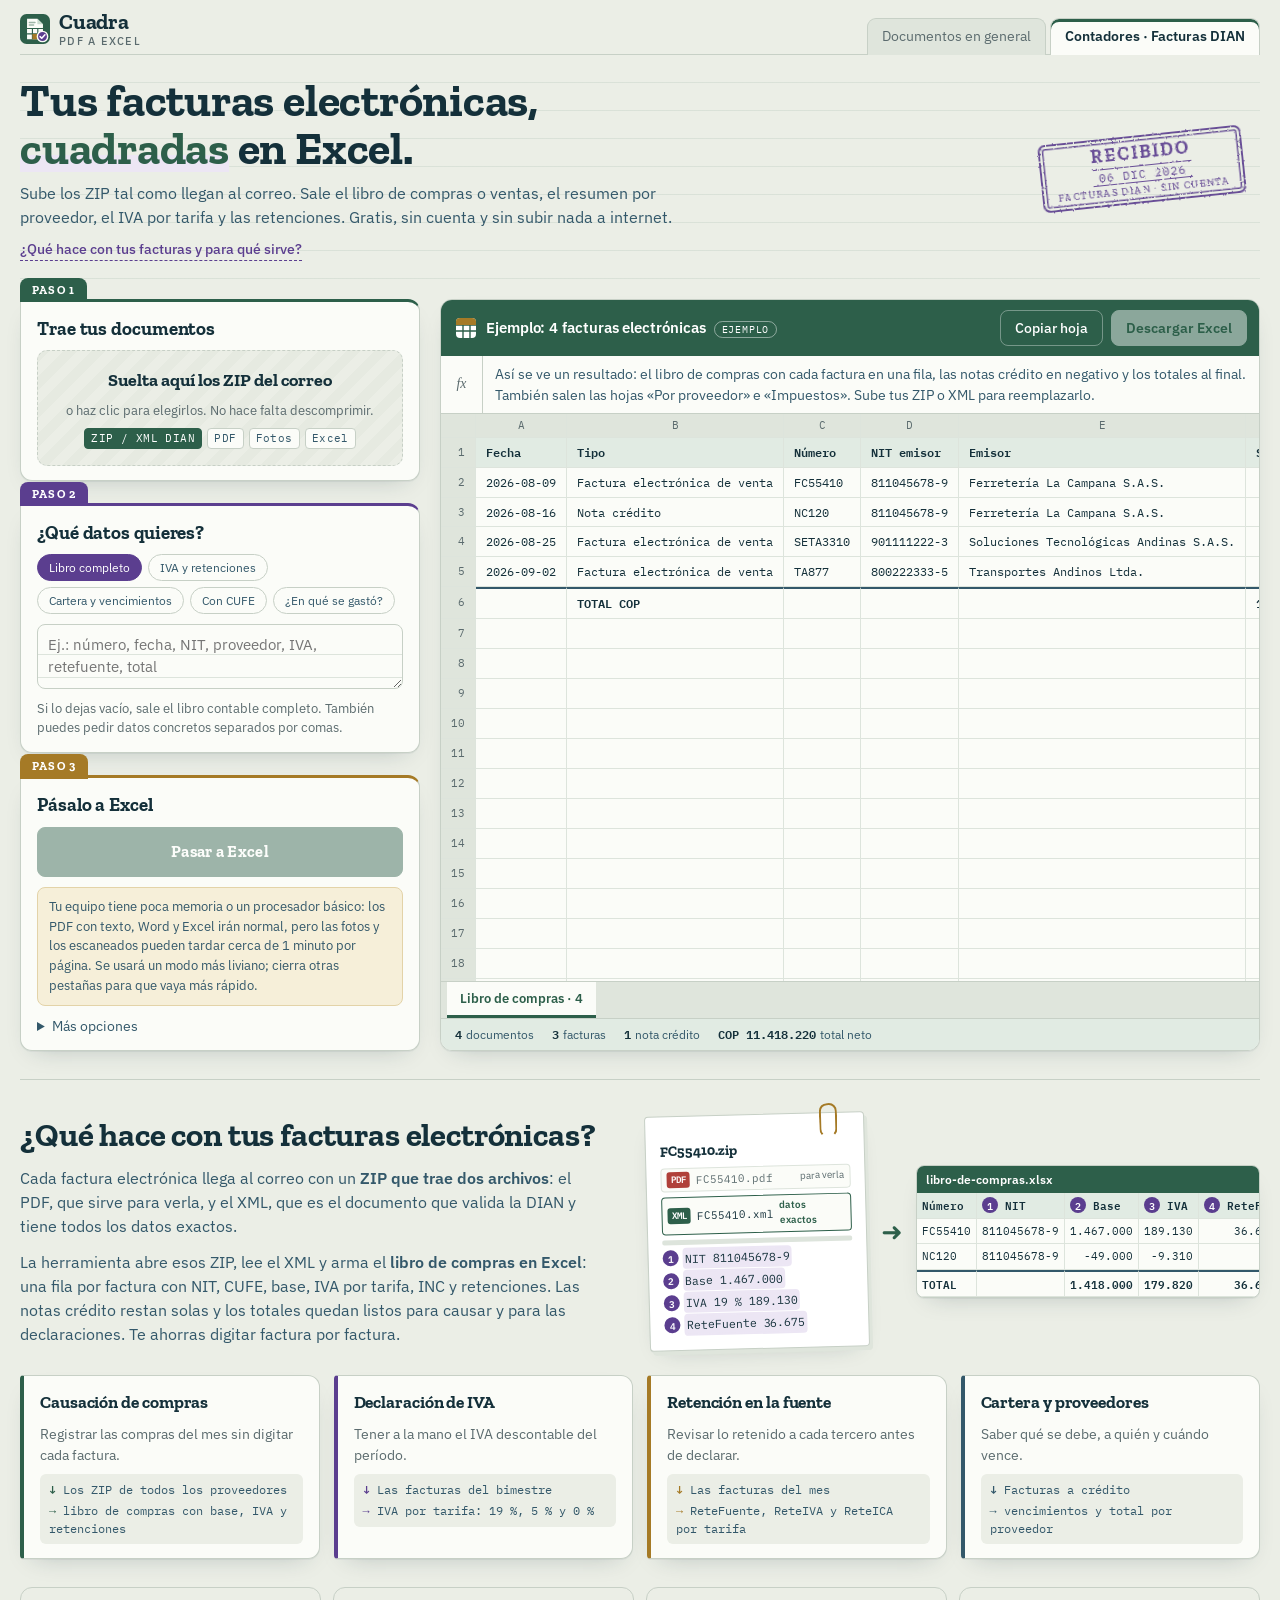
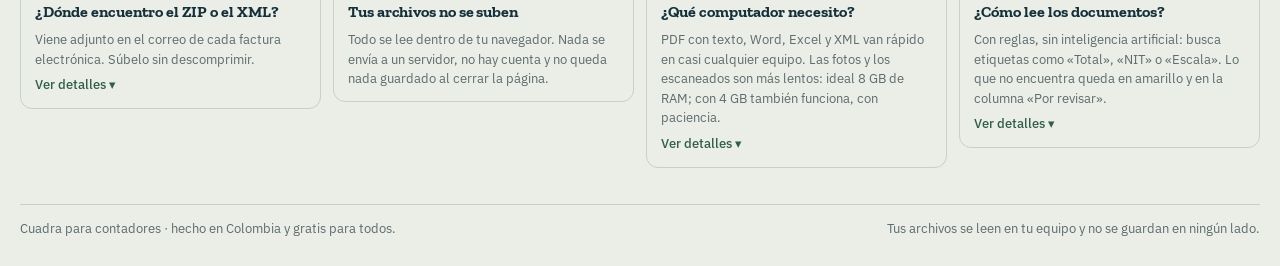
==== contadores/index.html @ e531a7d4 "Marca «Cuadra»: nombre, logo, ícono de pestaña e imagen para compartir - Nombre Cuadra (cuadrar cuen" ====
<!DOCTYPE html>
<html lang="es">
<head>
<meta charset="utf-8">
<meta name="viewport" content="width=device-width, initial-scale=1">
<title>Cuadra para contadores · facturas DIAN a Excel</title>
<meta name="description" content="Para contadores: sube los ZIP o XML de las facturas electrónicas DIAN (y también PDF o fotos) y obtén el libro de compras o ventas, resumen por proveedor, IVA por tarifa y retenciones en Excel. Gratis, sin cuenta y sin subir tus archivos.">
<meta name="theme-color" content="#2d5f4a">
<link rel="icon" href="../pdf-a-excel/marca/icono.svg" type="image/svg+xml">
<link rel="icon" href="../pdf-a-excel/marca/icono-32.png" sizes="32x32" type="image/png">
<link rel="apple-touch-icon" href="../pdf-a-excel/marca/icono-180.png">
<meta property="og:type" content="website">
<meta property="og:site_name" content="Cuadra">
<meta property="og:title" content="Cuadra para contadores · facturas DIAN a Excel">
<meta property="og:description" content="Para contadores: sube los ZIP o XML de las facturas electrónicas DIAN (y también PDF o fotos) y obtén el libro de compras o ventas, resumen por proveedor, IVA por tarifa y retenciones en Excel. Gratis, sin cuenta y sin subir tus archivos.">
<meta property="og:image" content="https://moav1927.github.io/pdf-a-excel/marca/compartir.png">
<meta property="og:url" content="https://moav1927.github.io/contadores/">
<meta name="twitter:card" content="summary_large_image">
<!--
  ============================================================
  CUADRA (PDF a Excel) — funciona 100 % en el navegador
  ------------------------------------------------------------
  - No usa servidores, IA externa ni cuentas: los archivos nunca salen del equipo.
  - Todo va incluido en /pdf-a-excel/lib (sin CDNs ni fuentes externas):
      pdf.js 3.11.174 (leer PDF), SheetJS 0.18.5 (crear .xlsx),
      tesseract.js 5.1.1 + idioma español (OCR para escaneados),
      mammoth 1.8.0 (Word), fflate 0.8.2 (ZIP de facturas electrónicas),
      fuentes Zilla Slab e IBM Plex (licencia OFL, en lib/fuentes).
  - El motor está en /pdf-a-excel/motor.js y los estilos en /pdf-a-excel/estilo.css
    (los comparten las dos páginas). Estas páginas se generan desde una plantilla.
  - Clasificación y extracción por reglas: ver TIPOS, CAMPOS y ROTULO en motor.js.
  ============================================================
-->
<link rel="preload" href="../pdf-a-excel/lib/fuentes/zilla-slab-latin-700-normal.woff2" as="font" type="font/woff2" crossorigin>
<link rel="stylesheet" href="../pdf-a-excel/estilo.css?v=17">
</head>
<body data-modo="contadores">
<svg width="0" height="0" style="position:absolute" aria-hidden="true"><filter id="tinta"><feTurbulence type="fractalNoise" baseFrequency=".85" numOctaves="2" seed="7" result="r"/><feDisplacementMap in="SourceGraphic" in2="r" scale="2.4"/></filter></svg>
<div class="envoltura">
  <div class="barra">
    <a class="marca" href="../pdf-a-excel/" aria-label="Cuadra, inicio"><svg width="30" height="30" viewBox="0 0 64 64" aria-hidden="true"> <rect width="64" height="64" rx="14" fill="#2d5f4a"/> <path d="M15 10h22l12 12v32H15z" fill="#fbfcf8"/> <path d="M37 10v12h12z" fill="#c9dccf"/> <path d="M20 18h12M20 23.5h9" stroke="#9db5a7" stroke-width="3" stroke-linecap="round"/> <path d="M15 31h34M15 42.5h34M26.5 31v23M38 31v23" stroke="#2d5f4a" stroke-width="2.4"/> <rect x="26.5" y="42.5" width="11.5" height="11.5" fill="#a57a26"/> <circle cx="48" cy="48" r="11" fill="#5b3e8f" stroke="#fbfcf8" stroke-width="3"/> <path d="M42.8 48.3l3.6 3.6 6.8-7.4" fill="none" stroke="#fff" stroke-width="3.2" stroke-linecap="round" stroke-linejoin="round"/> </svg><span>Cuadra<small>PDF a Excel</small></span></a>
    <nav class="secciones" aria-label="Secciones"><a href="../pdf-a-excel/">Documentos en general</a><a href="../contadores/" aria-current="page">Contadores · Facturas DIAN</a></nav>
  </div>
  <header>
    <div class="texto">
      <h1>Tus facturas electrónicas, <em>cuadradas</em> en Excel.</h1>
      <p>Sube los ZIP tal como llegan al correo. Sale el libro de compras o ventas, el resumen por proveedor, el IVA por tarifa y las retenciones. Gratis, sin cuenta y sin subir nada a internet.</p>
      <a class="que-es" href="#que-es">¿Qué hace con tus facturas y para qué sirve?</a>
    </div>
    <div class="sello" aria-label="Recibido: facturas DIAN · sin cuenta"><b>Recibido</b><span class="fecha-sello">&nbsp;</span><small>facturas DIAN · sin cuenta</small></div>
  </header>

  <main class="mesa">
    <div class="pasos">
      <section class="paso" aria-labelledby="p1">
        <span class="pestana" aria-hidden="true">Paso 1</span>
        <h2 id="p1">Trae tus documentos</h2>
        <label class="soltar" id="zona" for="entrada">
          <b>Suelta aquí los ZIP del correo</b>
          <span class="sub">o haz clic para elegirlos. No hace falta descomprimir.</span>
          <span class="formatos"><span class="dest">ZIP / XML DIAN</span><span>PDF</span><span>Fotos</span><span>Excel</span></span>
          <input type="file" id="entrada" accept="application/pdf,.pdf,.zip,.xml,.xlsx,.xlsm,.xls,.ods,.csv,.docx,image/*,.png,.jpg,.jpeg,.webp,.bmp,.gif" multiple hidden>
        </label>
        <ul class="archivos" id="archivos" aria-label="Archivos cargados"></ul>
        <button class="enlace" id="limpiar" hidden>Quitar todos los archivos</button>
      </section>

      <section class="paso" aria-labelledby="p2">
        <span class="pestana" aria-hidden="true">Paso 2</span>
        <h2 id="p2">¿Qué datos quieres?</h2>
        <div class="presets" id="presets" aria-label="Sugerencias">
          <button type="button" data-v="" aria-pressed="true">Libro completo</button>
          <button type="button" data-v="número, fecha, NIT, proveedor, subtotal, IVA, INC, retefuente, reteiva, reteica, total" aria-pressed="false">IVA y retenciones</button>
          <button type="button" data-v="número, fecha, NIT, proveedor, total, forma de pago, fecha de vencimiento" aria-pressed="false">Cartera y vencimientos</button>
          <button type="button" data-v="número, fecha, NIT, proveedor, total, CUFE" aria-pressed="false">Con CUFE</button>
          <button type="button" data-v="número, proveedor, concepto, categoría, total" aria-pressed="false">¿En qué se gastó?</button>
        </div>
        <textarea id="pedido" aria-labelledby="p2" aria-describedby="ayudaPedido" placeholder="Ej.: número, fecha, NIT, proveedor, IVA, retefuente, total"></textarea>
        <p class="campo-ayuda" id="ayudaPedido">Si lo dejas vacío, sale el libro contable completo. También puedes pedir datos concretos separados por comas.</p>
      </section>

      <section class="paso" aria-labelledby="p3">
        <span class="pestana" aria-hidden="true">Paso 3</span>
        <h2 id="p3">Pásalo a Excel</h2>
        <div class="botones">
          <button class="btn grande" id="convertir" disabled>Pasar a Excel</button>
          <button class="btn sec" id="detener" hidden>Detener</button>
        </div>
        <progress id="progreso" max="1" value="0" hidden></progress>
        <div class="estado" id="estado" role="status" aria-live="polite"></div>
        <p class="aviso-equipo" id="avisoEquipo" hidden>Tu equipo tiene poca memoria o un procesador básico: los PDF con texto, Word y Excel irán normal, pero las fotos y los escaneados pueden tardar cerca de 1 minuto por página. Se usará un modo más liviano; cierra otras pestañas para que vaya más rápido.</p>
        <details class="opciones">
          <summary>Más opciones</summary>
          <label class="opcion" for="conItems"><input type="checkbox" id="conItems" checked>
            <span>Incluir las tablas de los documentos (ítems de facturas y tablas de informes).</span></label>
          <label class="opcion" for="conTexto"><input type="checkbox" id="conTexto">
            <span>Incluir una hoja con todo el texto, línea por línea.</span></label>
          <label class="opcion" for="forzarOcr"><input type="checkbox" id="forzarOcr">
            <span>Leer todo como escaneado (OCR). Es lento: úsalo solo si el texto sale mal.</span></label>
        </details>
      </section>
    </div>

    <section class="libro" aria-label="Vista previa del Excel">
      <div class="libro-cab">
        <div class="nombre"><svg width="22" height="22" viewBox="0 0 22 22" aria-hidden="true"><rect x="1" y="1" width="20" height="20" rx="4" fill="#ffffff"/><path d="M1 8h20M1 14h20M8 8v13M15 8v13" stroke="#2d5f4a" stroke-width="1.4"/><rect x="1" y="1" width="20" height="7" rx="4" fill="#a57a26"/><rect x="1" y="5" width="20" height="3" fill="#a57a26"/></svg><h2 id="titulo"></h2></div>
        <div class="botones">
          <button class="btn sec" id="copiar">Copiar hoja</button>
          <button class="btn claro" id="descargar" disabled>Descargar Excel</button>
        </div>
      </div>
      <div class="barra-fx"><span class="fx" aria-hidden="true">fx</span><p class="resumen" id="resumen"></p></div>
      <div class="tabla-caja" id="tablaCaja"></div>
      <div class="pestanas" id="pestanas" role="tablist" aria-label="Hojas"></div>
      <div class="cifras" id="cifras"></div>
      <div class="sello sello-listo" id="selloListo" aria-hidden="true"><b>Cuadrado</b><span class="fecha-sello">&nbsp;</span><small>libro de compras</small></div>
    </section>
  </main>

  <section class="explica" id="que-es" aria-labelledby="t-que-es">
    <div class="explica-a">
      <div class="texto">
        <h2 id="t-que-es">¿Qué hace con tus facturas electrónicas?</h2>
        <p>Cada factura electrónica llega al correo con un <b>ZIP que trae dos archivos</b>: el PDF, que sirve para verla, y el XML, que es el documento que valida la DIAN y tiene todos los datos exactos.</p>
        <p>La herramienta abre esos ZIP, lee el XML y arma el <b>libro de compras en Excel</b>: una fila por factura con NIT, CUFE, base, IVA por tarifa, INC y retenciones. Las notas crédito restan solas y los totales quedan listos para causar y para las declaraciones. Te ahorras digitar factura por factura.</p>
      </div>
      <div class="diagrama" aria-label="Ejemplo: de los ZIP del correo al libro de compras">
        <div class="papel carpeta-zip" aria-hidden="true">
          <span class="enc">FC55410.zip</span>
          <span class="archivo-zip"><span class="ext">PDF</span>FC55410.pdf <i>para verla</i></span>
          <span class="archivo-zip xml"><span class="ext">XML</span>FC55410.xml <i>datos exactos</i></span>
          <span class="raya"></span>
          <span class="marca-dato"><span class="n">1</span><span>NIT 811045678-9</span></span>
          <span class="marca-dato"><span class="n">2</span><span>Base 1.467.000</span></span>
          <span class="marca-dato"><span class="n">3</span><span>IVA 19 % 189.130</span></span>
          <span class="marca-dato"><span class="n">4</span><span>ReteFuente 36.675</span></span>
        </div>
        <span class="flecha" aria-hidden="true">➜</span>
        <div class="mini-excel">
          <div class="top">libro-de-compras.xlsx</div>
          <table>
            <thead><tr><th>Número</th><th><span class="n">1</span> NIT</th><th><span class="n">2</span> Base</th><th><span class="n">3</span> IVA</th><th><span class="n">4</span> ReteFte</th></tr></thead>
            <tbody>
              <tr><td>FC55410</td><td>811045678-9</td><td class="num">1.467.000</td><td class="num">189.130</td><td class="num">36.675</td></tr>
              <tr><td>NC120</td><td>811045678-9</td><td class="num">-49.000</td><td class="num">-9.310</td><td class="num">0</td></tr>
              <tr class="total"><td>TOTAL</td><td></td><td class="num">1.418.000</td><td class="num">179.820</td><td class="num">36.675</td></tr>
            </tbody>
          </table>
        </div>
      </div>
    </div>
    <div class="usos" aria-label="¿Para qué sirve?">
      <article class="uso">
        <h3>Causación de compras</h3>
        <p>Registrar las compras del mes sin digitar cada factura.</p>
        <div class="ej"><span>Los ZIP de todos los proveedores</span><span>libro de compras con base, IVA y retenciones</span></div>
      </article>
      <article class="uso">
        <h3>Declaración de IVA</h3>
        <p>Tener a la mano el IVA descontable del período.</p>
        <div class="ej"><span>Las facturas del bimestre</span><span>IVA por tarifa: 19 %, 5 % y 0 %</span></div>
      </article>
      <article class="uso">
        <h3>Retención en la fuente</h3>
        <p>Revisar lo retenido a cada tercero antes de declarar.</p>
        <div class="ej"><span>Las facturas del mes</span><span>ReteFuente, ReteIVA y ReteICA por tarifa</span></div>
      </article>
      <article class="uso">
        <h3>Cartera y proveedores</h3>
        <p>Saber qué se debe, a quién y cuándo vence.</p>
        <div class="ej"><span>Facturas a crédito</span><span>vencimientos y total por proveedor</span></div>
      </article>
    </div>
  </section>

  <aside class="ayuda" aria-label="Ayuda">
      <details>
        <summary>¿Dónde encuentro el ZIP o el XML?<span class="breve">Viene adjunto en el correo de cada factura electrónica. Súbelo sin descomprimir.</span><span class="mas">Ver detalles</span></summary>
        <p>El <b>.zip</b> trae el PDF y el XML de la factura. Se toma el XML (NIT, CUFE, IVA por tarifa y retenciones exactos) y se descarta el PDF repetido. Con solo el PDF o una foto también sirve, pero conviene revisar esos datos.</p>
      </details>
      <div class="tarjeta">
        <h3>Tus archivos no se suben</h3>
        <p>Todo se lee dentro de tu navegador. Nada se envía a un servidor, no hay cuenta y no queda nada guardado al cerrar la página.</p>
      </div>
      <details>
        <summary>¿Qué computador necesito?<span class="breve">PDF con texto, Word, Excel y XML van rápido en casi cualquier equipo. Las fotos y los escaneados son más lentos: ideal 8 GB de RAM; con 4 GB también funciona, con paciencia.</span><span class="mas">Ver detalles</span></summary>
        <ul>
          <li><b>PDF con texto, Word, Excel y XML:</b> segundos en casi cualquier equipo, incluso con 50 archivos.</li>
          <li><b>Fotos y PDF escaneados (OCR):</b> la parte pesada. Con 8 GB de RAM y 4 núcleos, unos 3 a 10 segundos por página; con 4 GB, de 30 segundos a 1 minuto.</li>
          <li><b>Mínimo:</b> 4 GB de RAM y Chrome, Edge o Firefox actualizados. En celular funciona, pero más lento.</li>
          <li><b>Consejo:</b> cierra otras pestañas y sube los escaneados en grupos de 5 a 10.</li>
        </ul>
      </details>
      <details>
        <summary>¿Cómo lee los documentos?<span class="breve">Con reglas, sin inteligencia artificial: busca etiquetas como «Total», «NIT» o «Escala». Lo que no encuentra queda en amarillo y en la columna «Por revisar».</span><span class="mas">Ver detalles</span></summary>
        <p>Reconoce los formatos habituales en varios idiomas («Total:», «Invoice No.», «NIT», «Escala», «Drawn by»…). Las fotos y escaneados se leen con OCR (reconocimiento de texto en imágenes): la primera vez se descargan unos 6 MB que quedan guardados en el navegador.</p>
      </details>
  </aside>
  <footer class="pie"><span>Cuadra para contadores · hecho en Colombia y gratis para todos.</span><span>Tus archivos se leen en tu equipo y no se guardan en ningún lado.</span></footer>
</div>

<script src="../pdf-a-excel/lib/pdf.min.js"></script>
<script src="../pdf-a-excel/lib/xlsx.full.min.js"></script>
<script src="../pdf-a-excel/lib/tesseract.min.js"></script>
<script src="../pdf-a-excel/motor.js?v=17"></script>
</body>
</html>
---- pdf-a-excel/estilo.css ----
/* PDF a Excel — estilos comunes de /pdf-a-excel/ y /contadores/
   Personalidad: el auxiliar de oficina ordenado que "pasa en limpio" el arrume de papeles.
   Materiales: papel de libro contable, separadores de carpeta AZ, sello fechador de tinta morada. */
@font-face{font-family:"Zilla Slab";font-weight:500;font-display:swap;src:url(lib/fuentes/zilla-slab-latin-500-normal.woff2) format("woff2")}
@font-face{font-family:"Zilla Slab";font-weight:700;font-display:swap;src:url(lib/fuentes/zilla-slab-latin-700-normal.woff2) format("woff2")}
@font-face{font-family:"IBM Plex Sans";font-weight:400;font-display:swap;src:url(lib/fuentes/ibm-plex-sans-latin-400-normal.woff2) format("woff2")}
@font-face{font-family:"IBM Plex Sans";font-weight:500;font-display:swap;src:url(lib/fuentes/ibm-plex-sans-latin-500-normal.woff2) format("woff2")}
@font-face{font-family:"IBM Plex Sans";font-weight:600;font-display:swap;src:url(lib/fuentes/ibm-plex-sans-latin-600-normal.woff2) format("woff2")}
@font-face{font-family:"IBM Plex Mono";font-weight:400;font-display:swap;src:url(lib/fuentes/ibm-plex-mono-latin-400-normal.woff2) format("woff2")}
@font-face{font-family:"IBM Plex Mono";font-weight:600;font-display:swap;src:url(lib/fuentes/ibm-plex-mono-latin-600-normal.woff2) format("woff2")}

:root{
  --papel:#ebeee6;      /* papel de libro contable */
  --papel-2:#dfe5dc;
  --hoja:#fbfcf8;
  --tinta:#14303a; --tinta-2:#33586a; --gris:#5b6b6e;
  --libro:#2d5f4a; --libro-2:#e1ebe3;   /* verde de libro contable: el Excel */
  --sello:#5b3e8f; --sello-2:#ece6f4;   /* tinta de sello fechador */
  --laton:#a57a26; --laton-2:#f3ead6;   /* gancho de carpeta */
  --linea:#c7d0c6; --rejilla:#dde4dc; --error:#a3402b; --ok:#2d6b43; --aviso:#f6efd9;
  --titulo:"Zilla Slab",Rockwell,"Roboto Slab",Georgia,serif;
  --texto:"IBM Plex Sans",system-ui,sans-serif;
  --dato:"IBM Plex Mono",ui-monospace,Consolas,monospace;
  --radio:12px; --sombra:0 1px 0 rgba(20,48,58,.05),0 10px 24px -14px rgba(20,48,58,.28);
}
*{box-sizing:border-box}
@media (prefers-reduced-motion:reduce){*,*::before,*::after{transition-duration:.01ms!important;animation-duration:.01ms!important;animation-iteration-count:1!important}}
html{scroll-behavior:smooth}
body{margin:0;background:var(--papel);color:var(--tinta);font-family:var(--texto);font-size:15px;line-height:1.5;-webkit-font-smoothing:antialiased}
h1,h2,h3{font-family:var(--titulo);font-weight:700;margin:0;text-wrap:balance;letter-spacing:-.005em}
button,input,textarea{font:inherit;color:inherit}
a{color:var(--libro)}
:focus-visible{outline:2px solid var(--sello);outline-offset:2px}
.envoltura{max-width:1480px;margin:0 auto;padding:0 20px}
@media (max-width:600px){.envoltura{padding:0 16px}}

/* ---------- Sello fechador (la firma visual del sitio) ---------- */
.sello{display:inline-grid;justify-items:center;gap:1px;color:var(--sello);border:2.5px solid currentColor;border-radius:7px;padding:6px 14px 5px;
  box-shadow:inset 0 0 0 2px var(--papel),inset 0 0 0 3.5px currentColor;font-family:var(--titulo);text-transform:uppercase;letter-spacing:.12em;line-height:1.05;
  transform:rotate(-6deg);filter:url(#tinta);opacity:.9;user-select:none}
.sello b{font-size:1.15rem;font-weight:700}
.sello .fecha-sello{font-family:var(--dato);font-size:.78rem;letter-spacing:.08em;border-block:1.5px solid currentColor;padding:1px 6px;margin:2px 0}
.sello small{font-size:.62rem;font-weight:500;letter-spacing:.14em}

/* ---------- Barra superior ---------- */
.barra{display:flex;flex-wrap:wrap;align-items:flex-end;gap:6px 24px;border-bottom:1px solid var(--linea);padding-top:12px}
.marca{display:flex;align-items:center;gap:9px;font-family:var(--titulo);font-weight:700;font-size:1.35rem;line-height:1;padding-bottom:8px;color:var(--tinta);text-decoration:none;letter-spacing:-.01em}
.marca span{display:grid;gap:2px}
.marca small{font-family:var(--texto);font-weight:500;font-size:.66rem;letter-spacing:.12em;text-transform:uppercase;color:var(--gris)}
.marca svg{flex:none}
.secciones{display:flex;gap:4px;margin-left:auto}
.secciones a{padding:7px 14px 8px;border:1px solid var(--linea);border-bottom:0;border-radius:9px 9px 0 0;color:var(--gris);text-decoration:none;font-size:.88rem;margin-bottom:-1px;white-space:nowrap;background:var(--papel-2)}
.secciones a:hover{color:var(--tinta)}
.secciones a[aria-current="page"]{background:var(--hoja);color:var(--tinta);font-weight:600;box-shadow:inset 0 3px 0 var(--libro)}
@media (max-width:600px){.secciones{margin-left:0;width:100%}.secciones a{flex:1;text-align:center;padding:8px 6px;font-size:.82rem}}

/* ---------- Encabezado: papel rayado de libro contable y el sello ---------- */
header{display:grid;grid-template-columns:minmax(0,1fr) auto;align-items:center;gap:12px 40px;padding-block:22px 18px;
  background:repeating-linear-gradient(to bottom,transparent 0 27px,rgba(45,95,74,.09) 27px 28px)}
header .texto{max-width:780px;display:grid;gap:8px}
h1{font-size:clamp(1.9rem,3.6vw,2.9rem);line-height:1.04}
h1 em{font-style:normal;color:var(--libro);background:linear-gradient(transparent 62%,var(--sello-2) 62% 92%,transparent 92%)}
header p{margin:0;color:var(--tinta-2);font-size:1.02rem;max-width:66ch}
.que-es{justify-self:start;font-size:.9rem;font-weight:500;color:var(--sello);text-decoration:none;border-bottom:1.5px dashed currentColor}
.que-es:hover{border-bottom-style:solid}
header .sello{margin-right:16px;font-size:1.12em}
@media (max-width:700px){header{grid-template-columns:1fr}header .sello{justify-self:start;transform:rotate(-4deg) scale(.85);transform-origin:left}}

/* ---------- Mesa de trabajo ---------- */
.mesa{display:grid;grid-template-columns:minmax(0,400px) minmax(0,1fr);gap:20px;align-items:start;padding:8px 0 28px}
@media (max-width:960px){.mesa{grid-template-columns:1fr}}
.pasos{display:grid;gap:22px;padding-top:12px}

/* Cada paso es un separador de carpeta AZ, con su pestaña de color */
.paso{--c:var(--libro);position:relative;background:var(--hoja);border:1px solid var(--linea);border-top:3px solid var(--c);border-radius:0 var(--radio) var(--radio) var(--radio);padding:16px 16px 14px;display:grid;gap:10px;box-shadow:var(--sombra)}
.paso:nth-child(2){--c:var(--sello)} .paso:nth-child(3){--c:var(--laton)}
.paso .pestana{position:absolute;left:-1px;top:-24px;background:var(--c);color:#fff;font-family:var(--titulo);font-weight:700;font-size:.74rem;letter-spacing:.1em;text-transform:uppercase;padding:4px 12px 3px;border-radius:8px 8px 0 0}
.paso h2{font-size:1.18rem;line-height:1.2}
.paso h2 small{font-family:var(--texto);font-weight:400;color:var(--gris);font-size:.8rem;margin-left:6px}

.soltar{border:1.5px dashed var(--linea);border-radius:10px;background:repeating-linear-gradient(-45deg,var(--papel) 0 10px,#e6eae1 10px 20px);padding:16px 14px;display:grid;gap:6px;justify-items:center;text-align:center;cursor:pointer;transition:border-color .15s,transform .15s}
.soltar:hover,.soltar.sobre{border-color:var(--libro);transform:translateY(-1px)}
.soltar.sobre{background:var(--libro-2)}
.soltar b{font-family:var(--titulo);font-weight:700;font-size:1.12rem}
.soltar .sub{color:var(--gris);font-size:.84rem}
.formatos{display:flex;flex-wrap:wrap;justify-content:center;gap:5px;margin-top:2px}
.formatos span{font-family:var(--dato);font-size:.68rem;letter-spacing:.04em;border:1px solid var(--linea);border-radius:4px;padding:1px 6px;background:var(--hoja);color:var(--tinta-2)}
.formatos span.dest{border-color:var(--libro);background:var(--libro);color:#fff}
.archivos{list-style:none;margin:0;padding:0;max-height:200px;overflow:auto;border:1px solid var(--linea);border-radius:8px;background:var(--hoja)}
.archivos:empty{display:none}
.archivos li{display:flex;gap:8px;justify-content:space-between;align-items:center;padding:5px 10px;border-bottom:1px solid var(--rejilla);font-size:.8rem}
.archivos li:last-child{border-bottom:0}
.archivos .nom{font-family:var(--dato);overflow:hidden;text-overflow:ellipsis;white-space:nowrap;min-width:0}
.archivos .est{flex:none;color:var(--gris);font-size:.74rem}
.archivos .est.ok{color:var(--ok)} .archivos .est.error{color:var(--error)}
.archivos button{flex:none;border:0;background:none;color:var(--gris);cursor:pointer;padding:0 2px;font-size:1rem;line-height:1}
.archivos button:hover{color:var(--error)}
.enlace{justify-self:start;border:0;background:none;padding:0;color:var(--gris);font-size:.8rem;text-decoration:underline;cursor:pointer}
.enlace:hover{color:var(--error)}

.campo-ayuda{margin:0;font-size:.82rem;color:var(--gris)}
textarea{background:var(--hoja);border:1px solid var(--linea);border-radius:8px;padding:9px 10px;resize:vertical;min-height:48px;width:100%;
  background-image:repeating-linear-gradient(to bottom,transparent 0 21.5px,var(--rejilla) 21.5px 22.5px);background-attachment:local;background-position:0 8px;line-height:22.5px}
textarea:focus{border-color:var(--sello);outline:none;box-shadow:0 0 0 3px var(--sello-2)}
.presets{display:flex;flex-wrap:wrap;gap:6px}
.presets button{border:1px solid var(--linea);background:var(--hoja);border-radius:99px;padding:3px 11px;font-size:.78rem;cursor:pointer;color:var(--tinta-2);transition:all .12s}
.presets button:hover{border-color:var(--sello);color:var(--sello)}
.presets button[aria-pressed="true"]{background:var(--sello);border-color:var(--sello);color:#fff}

.botones{display:flex;flex-wrap:wrap;gap:8px}
.btn{border:1px solid var(--tinta);background:var(--tinta);color:#fff;border-radius:8px;padding:10px 18px;font-weight:600;cursor:pointer;transition:background .15s,transform .1s}
.btn:hover:not(:disabled){background:var(--tinta-2)}
.btn:active:not(:disabled){transform:translateY(1px)}
.btn.grande{flex:1;padding:12px 18px;font-size:1.02rem;font-family:var(--titulo);font-weight:700;letter-spacing:.02em;background:var(--libro);border-color:var(--libro);box-shadow:0 3px 0 #1f4636}
.btn.grande:hover:not(:disabled){background:#27533f}
.btn.grande:active:not(:disabled){box-shadow:0 1px 0 #1f4636;transform:translateY(2px)}
.btn.sec{background:transparent;color:var(--tinta);border-color:var(--linea);font-weight:500}
.btn.sec:hover:not(:disabled){background:var(--papel-2)}
.btn:disabled{opacity:.45;cursor:not-allowed;box-shadow:none}
details.opciones summary{cursor:pointer;font-size:.86rem;color:var(--tinta-2)}
details.opciones[open] summary{margin-bottom:8px}
.opcion{display:flex;gap:8px;align-items:flex-start;font-size:.84rem;color:var(--tinta-2);margin-top:6px}
.opcion input{margin-top:3px;accent-color:var(--libro)}
.estado{font-size:.88rem;color:var(--gris);min-height:1.4em}
.estado:empty{display:none}
.estado.error{color:var(--error)} .estado.ok{color:var(--ok);font-weight:500}
progress{width:100%;height:6px;accent-color:var(--libro)}
.aviso-equipo{font-size:.82rem;background:var(--aviso);border:1px solid #e3d3a8;border-radius:8px;padding:9px 11px;margin:0;color:var(--tinta-2)}

/* ---------- La ventana del Excel ---------- */
.libro{position:relative;background:var(--hoja);border:1px solid var(--linea);border-radius:var(--radio);overflow:hidden;display:flex;flex-direction:column;min-width:0;box-shadow:var(--sombra);margin-top:12px}
@media (min-width:961px){.mesa{align-items:stretch}.pasos{align-content:start}.libro{contain:size;min-height:460px}}
@media (max-width:960px){.libro{height:75vh;min-height:460px}}
.libro-cab{display:flex;flex-wrap:wrap;gap:8px 12px;align-items:center;justify-content:space-between;padding:10px 12px 10px 14px;background:var(--libro);color:#fff}
.libro-cab .nombre{display:flex;align-items:center;gap:9px;min-width:0}
.libro-cab h2{font-family:var(--texto);font-size:.95rem;font-weight:600;white-space:nowrap;overflow:hidden;text-overflow:ellipsis}
.libro-cab .btn{padding:7px 14px;font-size:.86rem}
.libro-cab .btn.sec{color:#fff;border-color:rgba(255,255,255,.35)}
.libro-cab .btn.sec:hover:not(:disabled){background:rgba(255,255,255,.12)}
.libro-cab .btn.claro{background:#fff;color:var(--libro);border-color:#fff}
.libro-cab .btn.claro:hover:not(:disabled){background:var(--libro-2)}
.chip{font-family:var(--dato);font-size:.64rem;letter-spacing:.08em;text-transform:uppercase;border:1px solid rgba(255,255,255,.45);border-radius:99px;padding:1px 7px;margin-left:8px;vertical-align:middle;font-weight:400}
.barra-fx{display:flex;align-items:stretch;border-bottom:1px solid var(--linea);background:var(--hoja);font-size:.86rem}
.barra-fx .fx{flex:none;display:grid;place-items:center;width:42px;border-right:1px solid var(--linea);font-family:Georgia,serif;font-style:italic;color:var(--gris)}
.barra-fx .resumen{margin:0;padding:8px 12px;color:var(--tinta-2);max-height:6.4em;overflow:auto}
.tabla-caja{flex:1;min-height:0;overflow:auto;background:var(--hoja)}
table{border-collapse:separate;border-spacing:0;font-family:var(--dato);font-size:.78rem;font-variant-numeric:tabular-nums;min-width:100%}
th,td{border-right:1px solid var(--rejilla);border-bottom:1px solid var(--rejilla);padding:5px 10px;text-align:left;white-space:nowrap;max-width:360px;overflow:hidden;text-overflow:ellipsis}
thead th{position:sticky;top:0;z-index:2;background:var(--papel-2);color:var(--gris);font-weight:400;text-align:center;font-size:.7rem;padding:3px 10px}
th.fila{position:sticky;left:0;z-index:1;color:var(--gris);font-weight:400;background:var(--papel-2);text-align:right;width:1%;font-size:.7rem}
thead th.fila{z-index:3}
tr.cab td{font-weight:600;background:var(--libro-2);color:var(--tinta)}
td.num{text-align:right}
td.falta{background:var(--aviso)}
tr.total td{font-weight:600;border-top:2px solid var(--tinta-2)}
tbody tr:not(.cab):not(.relleno):hover td{background:#f4f0e2}
tr.relleno td{height:30px}
.vacio{padding:24px 16px;color:var(--gris);text-align:center}
.pestanas{display:flex;gap:1px;overflow-x:auto;background:var(--papel-2);border-top:1px solid var(--linea);padding:0 6px;flex:none}
.pestanas button{border:0;border-bottom:3px solid transparent;background:transparent;padding:7px 13px;font-size:.8rem;cursor:pointer;white-space:nowrap;color:var(--gris)}
.pestanas button:hover{color:var(--tinta)}
.pestanas button[aria-selected="true"]{color:var(--libro);border-bottom-color:var(--libro);background:var(--hoja);font-weight:600}
.cifras{display:flex;flex-wrap:wrap;gap:4px 18px;padding:6px 14px;background:var(--libro-2);border-top:1px solid var(--linea);font-size:.78rem;color:var(--tinta-2);flex:none}
.cifra b{font-family:var(--dato);font-weight:600;color:var(--tinta);margin-right:4px}
/* El sello "Listo" cae sobre la hoja al terminar */
.sello-listo{position:absolute;right:34px;bottom:84px;z-index:5;pointer-events:none;background:rgba(251,252,248,.55);visibility:hidden}
.sello-listo.ver{visibility:visible;animation:estampar .42s cubic-bezier(.2,1.6,.4,1) both}
@keyframes estampar{from{opacity:0;transform:rotate(-14deg) scale(1.9)}to{opacity:.9;transform:rotate(-8deg) scale(1)}}

/* ---------- ¿Qué es un extractor de información? ---------- */
.explica{border-top:1px solid var(--linea);padding:34px 0 10px;display:grid;gap:26px;scroll-margin-top:12px}
.explica-a{display:grid;grid-template-columns:minmax(0,1fr) minmax(0,1.05fr);gap:28px 44px;align-items:center}
@media (max-width:900px){.explica-a{grid-template-columns:1fr}}
.explica h2{font-size:clamp(1.5rem,2.6vw,2.05rem);line-height:1.1}
.explica p{margin:0;color:var(--tinta-2);font-size:1rem;max-width:62ch}
.explica .texto{display:grid;gap:12px}
/* Diagrama: el papel con los datos marcados y la fila de Excel donde caen */
.diagrama{display:grid;grid-template-columns:minmax(0,.78fr) auto minmax(0,1.22fr);align-items:center;gap:14px}
@media (max-width:560px){.diagrama{grid-template-columns:1fr}.flecha{transform:rotate(90deg);justify-self:center}}
.papel{background:#fff;border:1px solid var(--linea);border-radius:4px;padding:24px 14px 16px;box-shadow:3px 4px 0 var(--papel-2),var(--sombra);transform:rotate(-1.5deg);font-size:.72rem;display:grid;gap:5px;color:var(--gris);position:relative}
.papel::before{content:"";position:absolute;top:-10px;right:26px;width:14px;height:30px;border:2.5px solid var(--laton);border-radius:8px;border-bottom-color:transparent}
.papel .enc{font-family:var(--titulo);font-weight:700;color:var(--tinta);font-size:.9rem}
.papel .raya{height:5px;background:var(--rejilla);border-radius:2px}
.papel .raya.corta{width:60%}
.marca-dato{display:flex;align-items:center;gap:6px;color:var(--tinta)}
.marca-dato span:last-child{background:var(--sello-2);box-shadow:0 0 0 2px var(--sello-2);border-radius:2px;font-family:var(--dato)}
.n{flex:none;display:inline-grid;place-items:center;width:16px;height:16px;border-radius:50%;background:var(--sello);color:#fff;font-size:.6rem;font-family:var(--dato);font-weight:600}
.flecha{color:var(--libro);font-size:1.6rem;line-height:1}
.mini-excel{overflow-x:auto;border:1px solid var(--linea);border-radius:8px;overflow:hidden;background:var(--hoja);box-shadow:var(--sombra);font-family:var(--dato);font-size:.7rem}
.mini-excel .top{background:var(--libro);color:#fff;padding:5px 9px;font-family:var(--texto);font-weight:600;font-size:.72rem}
.mini-excel table{font-size:.68rem;min-width:0;width:100%}
.mini-excel th,.mini-excel td{padding:4px 5px;max-width:none}
.mini-excel thead th{position:static;background:var(--libro-2);color:var(--tinta);font-weight:600;text-align:left}
.mini-excel td.num{text-align:right}
/* ¿Para qué sirve? */
.usos{display:grid;grid-template-columns:repeat(auto-fit,minmax(240px,1fr));gap:14px}
.uso{background:var(--hoja);border:1px solid var(--linea);border-left:4px solid var(--c,var(--libro));border-radius:4px var(--radio) var(--radio) 4px;padding:14px 16px;display:grid;gap:8px;align-content:start;box-shadow:var(--sombra)}
.uso:nth-child(2){--c:var(--sello)} .uso:nth-child(3){--c:var(--laton)} .uso:nth-child(4){--c:var(--tinta-2)}
.uso h3{font-size:1.08rem}
.uso p{font-size:.88rem;margin:0;color:var(--gris)}
.uso .ej{display:grid;gap:3px;font-family:var(--dato);font-size:.74rem;color:var(--tinta-2);background:var(--papel);border-radius:6px;padding:7px 9px}
.uso .ej span::before{content:"→ ";color:var(--c,var(--libro));font-weight:600}
.uso .ej span:first-child::before{content:"↓ ";}
.uso a{font-size:.84rem;font-weight:500}

/* ---------- Ayuda al pie ---------- */
.ayuda{display:grid;grid-template-columns:repeat(auto-fit,minmax(250px,1fr));gap:12px;padding:18px 0 36px;align-items:start}
.ayuda details,.ayuda .tarjeta{background:transparent;border:1px solid var(--linea);border-radius:var(--radio);padding:12px 14px;font-size:.84rem;color:var(--gris)}
.ayuda summary,.ayuda h3{cursor:pointer;color:var(--tinta);font-family:var(--titulo);font-weight:700;font-size:1rem}
.ayuda h3{cursor:default;margin-bottom:6px}
.ayuda details[open] summary{margin-bottom:6px}
.ayuda ul{margin:6px 0 0;padding-left:18px;display:grid;gap:4px}
.ayuda p{margin:0}
.ayuda summary{list-style:none}
.ayuda summary::-webkit-details-marker{display:none}
.ayuda .breve{display:block;margin-top:6px;font-family:var(--texto);font-weight:400;color:var(--gris);font-size:.84rem;line-height:1.45}
.ayuda .mas{display:inline-block;margin-top:6px;font-family:var(--texto);font-weight:500;font-size:.8rem;color:var(--libro)}
.ayuda .mas::after{content:" ▾"}
.ayuda details[open] .mas{font-size:0}
.ayuda details[open] .mas::after{content:"Ver menos ▴";font-size:.8rem}
.ayuda p,.ayuda li{font-size:.84rem;line-height:1.45;color:var(--gris)}
.pie{border-top:1px solid var(--linea);padding:14px 0 28px;font-size:.8rem;color:var(--gris);display:flex;flex-wrap:wrap;gap:6px 18px;justify-content:space-between}
/* Diagrama de contadores: el ZIP del correo con su PDF y su XML */
.archivo-zip{display:flex;align-items:center;gap:6px;font-family:var(--dato);font-size:.68rem;color:var(--gris);padding:3px 5px;border:1px solid var(--rejilla);border-radius:4px;background:var(--hoja)}
.archivo-zip i{margin-left:auto;font-style:normal;font-family:var(--texto);font-size:.62rem}
.archivo-zip .ext{flex:none;font-weight:600;font-size:.58rem;color:#fff;background:#b0413a;border-radius:3px;padding:1px 4px}
.archivo-zip.xml{border-color:var(--libro);color:var(--tinta)}
.archivo-zip.xml .ext{background:var(--libro)}
.archivo-zip.xml i{color:var(--libro);font-weight:600}
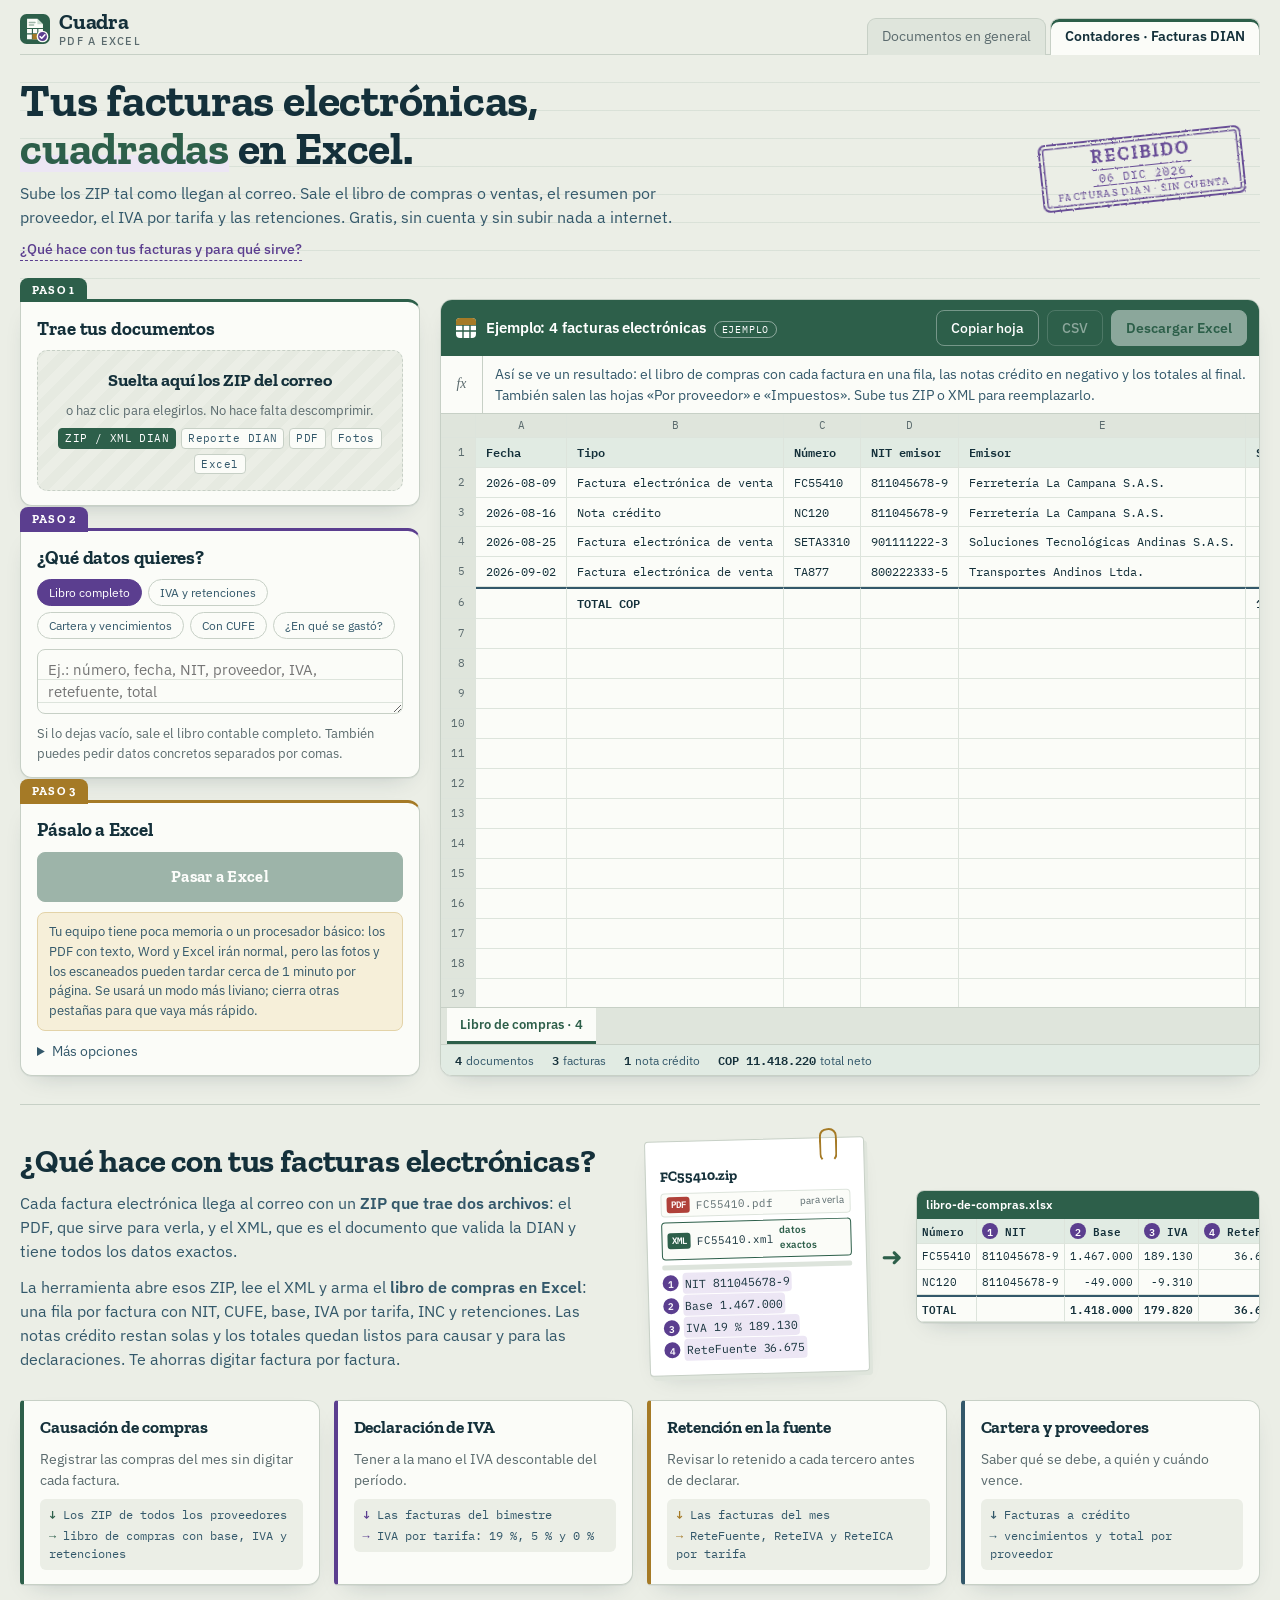
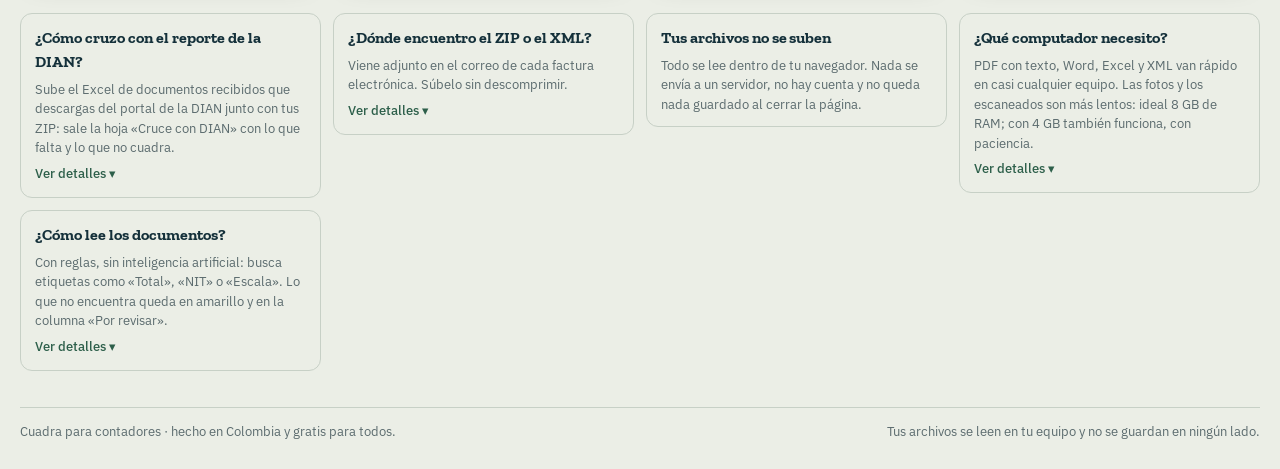
==== commit a70e0480: "App instalable sin internet, correcciones en la vista previa, cruce DIAN y juegos de planos - App in" ====
--- a/contadores/index.html
+++ b/contadores/index.html
@@ -9,12 +9,14 @@
 <link rel="icon" href="../pdf-a-excel/marca/icono.svg" type="image/svg+xml">
 <link rel="icon" href="../pdf-a-excel/marca/icono-32.png" sizes="32x32" type="image/png">
 <link rel="apple-touch-icon" href="../pdf-a-excel/marca/icono-180.png">
+<link rel="manifest" href="/manifest.webmanifest">
 <meta property="og:type" content="website">
 <meta property="og:site_name" content="Cuadra">
 <meta property="og:title" content="Cuadra para contadores · facturas DIAN a Excel">
 <meta property="og:description" content="Para contadores: sube los ZIP o XML de las facturas electrónicas DIAN (y también PDF o fotos) y obtén el libro de compras o ventas, resumen por proveedor, IVA por tarifa y retenciones en Excel. Gratis, sin cuenta y sin subir tus archivos.">
 <meta property="og:image" content="https://moav1927.github.io/pdf-a-excel/marca/compartir.png">
 <meta property="og:url" content="https://moav1927.github.io/contadores/">
+<link rel="canonical" href="https://moav1927.github.io/contadores/">
 <meta name="twitter:card" content="summary_large_image">
 <!--
   ============================================================
@@ -32,13 +34,14 @@
   ============================================================
 -->
 <link rel="preload" href="../pdf-a-excel/lib/fuentes/zilla-slab-latin-700-normal.woff2" as="font" type="font/woff2" crossorigin>
-<link rel="stylesheet" href="../pdf-a-excel/estilo.css?v=17">
+<link rel="stylesheet" href="../pdf-a-excel/estilo.css?v=19">
 </head>
 <body data-modo="contadores">
 <svg width="0" height="0" style="position:absolute" aria-hidden="true"><filter id="tinta"><feTurbulence type="fractalNoise" baseFrequency=".85" numOctaves="2" seed="7" result="r"/><feDisplacementMap in="SourceGraphic" in2="r" scale="2.4"/></filter></svg>
 <div class="envoltura">
   <div class="barra">
     <a class="marca" href="../pdf-a-excel/" aria-label="Cuadra, inicio"><svg width="30" height="30" viewBox="0 0 64 64" aria-hidden="true"> <rect width="64" height="64" rx="14" fill="#2d5f4a"/> <path d="M15 10h22l12 12v32H15z" fill="#fbfcf8"/> <path d="M37 10v12h12z" fill="#c9dccf"/> <path d="M20 18h12M20 23.5h9" stroke="#9db5a7" stroke-width="3" stroke-linecap="round"/> <path d="M15 31h34M15 42.5h34M26.5 31v23M38 31v23" stroke="#2d5f4a" stroke-width="2.4"/> <rect x="26.5" y="42.5" width="11.5" height="11.5" fill="#a57a26"/> <circle cx="48" cy="48" r="11" fill="#5b3e8f" stroke="#fbfcf8" stroke-width="3"/> <path d="M42.8 48.3l3.6 3.6 6.8-7.4" fill="none" stroke="#fff" stroke-width="3.2" stroke-linecap="round" stroke-linejoin="round"/> </svg><span>Cuadra<small>PDF a Excel</small></span></a>
+    <button class="instalar" id="instalar" hidden>Instalar Cuadra</button>
     <nav class="secciones" aria-label="Secciones"><a href="../pdf-a-excel/">Documentos en general</a><a href="../contadores/" aria-current="page">Contadores · Facturas DIAN</a></nav>
   </div>
   <header>
@@ -58,7 +61,7 @@
         <label class="soltar" id="zona" for="entrada">
           <b>Suelta aquí los ZIP del correo</b>
           <span class="sub">o haz clic para elegirlos. No hace falta descomprimir.</span>
-          <span class="formatos"><span class="dest">ZIP / XML DIAN</span><span>PDF</span><span>Fotos</span><span>Excel</span></span>
+          <span class="formatos"><span class="dest">ZIP / XML DIAN</span><span>Reporte DIAN</span><span>PDF</span><span>Fotos</span><span>Excel</span></span>
           <input type="file" id="entrada" accept="application/pdf,.pdf,.zip,.xml,.xlsx,.xlsm,.xls,.ods,.csv,.docx,image/*,.png,.jpg,.jpeg,.webp,.bmp,.gif" multiple hidden>
         </label>
         <ul class="archivos" id="archivos" aria-label="Archivos cargados"></ul>
@@ -106,6 +109,7 @@
         <div class="nombre"><svg width="22" height="22" viewBox="0 0 22 22" aria-hidden="true"><rect x="1" y="1" width="20" height="20" rx="4" fill="#ffffff"/><path d="M1 8h20M1 14h20M8 8v13M15 8v13" stroke="#2d5f4a" stroke-width="1.4"/><rect x="1" y="1" width="20" height="7" rx="4" fill="#a57a26"/><rect x="1" y="5" width="20" height="3" fill="#a57a26"/></svg><h2 id="titulo"></h2></div>
         <div class="botones">
           <button class="btn sec" id="copiar">Copiar hoja</button>
+          <button class="btn sec" id="csv" disabled title="Descarga solo la hoja que estás viendo, en formato CSV">CSV</button>
           <button class="btn claro" id="descargar" disabled>Descargar Excel</button>
         </div>
       </div>
@@ -175,6 +179,10 @@
 
   <aside class="ayuda" aria-label="Ayuda">
       <details>
+        <summary>¿Cómo cruzo con el reporte de la DIAN?<span class="breve">Sube el Excel de documentos recibidos que descargas del portal de la DIAN junto con tus ZIP: sale la hoja «Cruce con DIAN» con lo que falta y lo que no cuadra.</span><span class="mas">Ver detalles</span></summary>
+        <p>En el portal de facturación electrónica de la DIAN, busca los documentos recibidos del período y descárgalos en Excel. Súbelo junto con los ZIP o XML: se comparan por CUFE (o por número y NIT) y te dice qué facturas cuadran, cuáles tienen un total distinto, cuáles te faltan por subir y cuáles subiste pero no aparecen en el reporte.</p>
+      </details>
+      <details>
         <summary>¿Dónde encuentro el ZIP o el XML?<span class="breve">Viene adjunto en el correo de cada factura electrónica. Súbelo sin descomprimir.</span><span class="mas">Ver detalles</span></summary>
         <p>El <b>.zip</b> trae el PDF y el XML de la factura. Se toma el XML (NIT, CUFE, IVA por tarifa y retenciones exactos) y se descarta el PDF repetido. Con solo el PDF o una foto también sirve, pero conviene revisar esos datos.</p>
       </details>
@@ -185,7 +193,7 @@
       <details>
         <summary>¿Qué computador necesito?<span class="breve">PDF con texto, Word, Excel y XML van rápido en casi cualquier equipo. Las fotos y los escaneados son más lentos: ideal 8 GB de RAM; con 4 GB también funciona, con paciencia.</span><span class="mas">Ver detalles</span></summary>
         <ul>
-          <li><b>PDF con texto, Word, Excel y XML:</b> segundos en casi cualquier equipo, incluso con 50 archivos.</li>
+          <li><b>PDF con texto, Word, Excel y XML:</b> segundos en casi cualquier equipo, incluso con 100 archivos o más.</li>
           <li><b>Fotos y PDF escaneados (OCR):</b> la parte pesada. Con 8 GB de RAM y 4 núcleos, unos 3 a 10 segundos por página; con 4 GB, de 30 segundos a 1 minuto.</li>
           <li><b>Mínimo:</b> 4 GB de RAM y Chrome, Edge o Firefox actualizados. En celular funciona, pero más lento.</li>
           <li><b>Consejo:</b> cierra otras pestañas y sube los escaneados en grupos de 5 a 10.</li>
@@ -193,7 +201,7 @@
       </details>
       <details>
         <summary>¿Cómo lee los documentos?<span class="breve">Con reglas, sin inteligencia artificial: busca etiquetas como «Total», «NIT» o «Escala». Lo que no encuentra queda en amarillo y en la columna «Por revisar».</span><span class="mas">Ver detalles</span></summary>
-        <p>Reconoce los formatos habituales en varios idiomas («Total:», «Invoice No.», «NIT», «Escala», «Drawn by»…). Las fotos y escaneados se leen con OCR (reconocimiento de texto en imágenes): la primera vez se descargan unos 6 MB que quedan guardados en el navegador.</p>
+        <p>En la vista previa puedes <b>corregir cualquier dato con doble clic</b>: los totales se recalculan y el cambio sale en el Excel. Reconoce los formatos habituales en varios idiomas («Total:», «Invoice No.», «NIT», «Escala», «Drawn by»…). Las fotos y escaneados se leen con OCR (reconocimiento de texto en imágenes): la primera vez se descargan unos 6 MB que quedan guardados en el navegador.</p>
       </details>
   </aside>
   <footer class="pie"><span>Cuadra para contadores · hecho en Colombia y gratis para todos.</span><span>Tus archivos se leen en tu equipo y no se guardan en ningún lado.</span></footer>
@@ -202,6 +210,6 @@
 <script src="../pdf-a-excel/lib/pdf.min.js"></script>
 <script src="../pdf-a-excel/lib/xlsx.full.min.js"></script>
 <script src="../pdf-a-excel/lib/tesseract.min.js"></script>
-<script src="../pdf-a-excel/motor.js?v=17"></script>
+<script src="../pdf-a-excel/motor.js?v=19"></script>
 </body>
 </html>
--- a/pdf-a-excel/estilo.css
+++ b/pdf-a-excel/estilo.css
@@ -227,3 +227,9 @@
 .archivo-zip.xml{border-color:var(--libro);color:var(--tinta)}
 .archivo-zip.xml .ext{background:var(--libro)}
 .archivo-zip.xml i{color:var(--libro);font-weight:600}
+td[data-i]{cursor:cell}
+td.editando{outline:2px solid var(--sello);outline-offset:-2px;background:#fff!important;white-space:pre;text-overflow:clip}
+td.editada{box-shadow:inset 0 -2px 0 var(--sello);color:var(--sello)}
+.instalar{align-self:center;margin-left:auto;margin-bottom:6px;border:1.5px solid var(--sello);color:var(--sello);background:var(--hoja);border-radius:99px;padding:4px 12px;font-size:.8rem;font-weight:600;cursor:pointer}
+.instalar:hover{background:var(--sello);color:#fff}
+.instalar:not([hidden])+.secciones{margin-left:0}
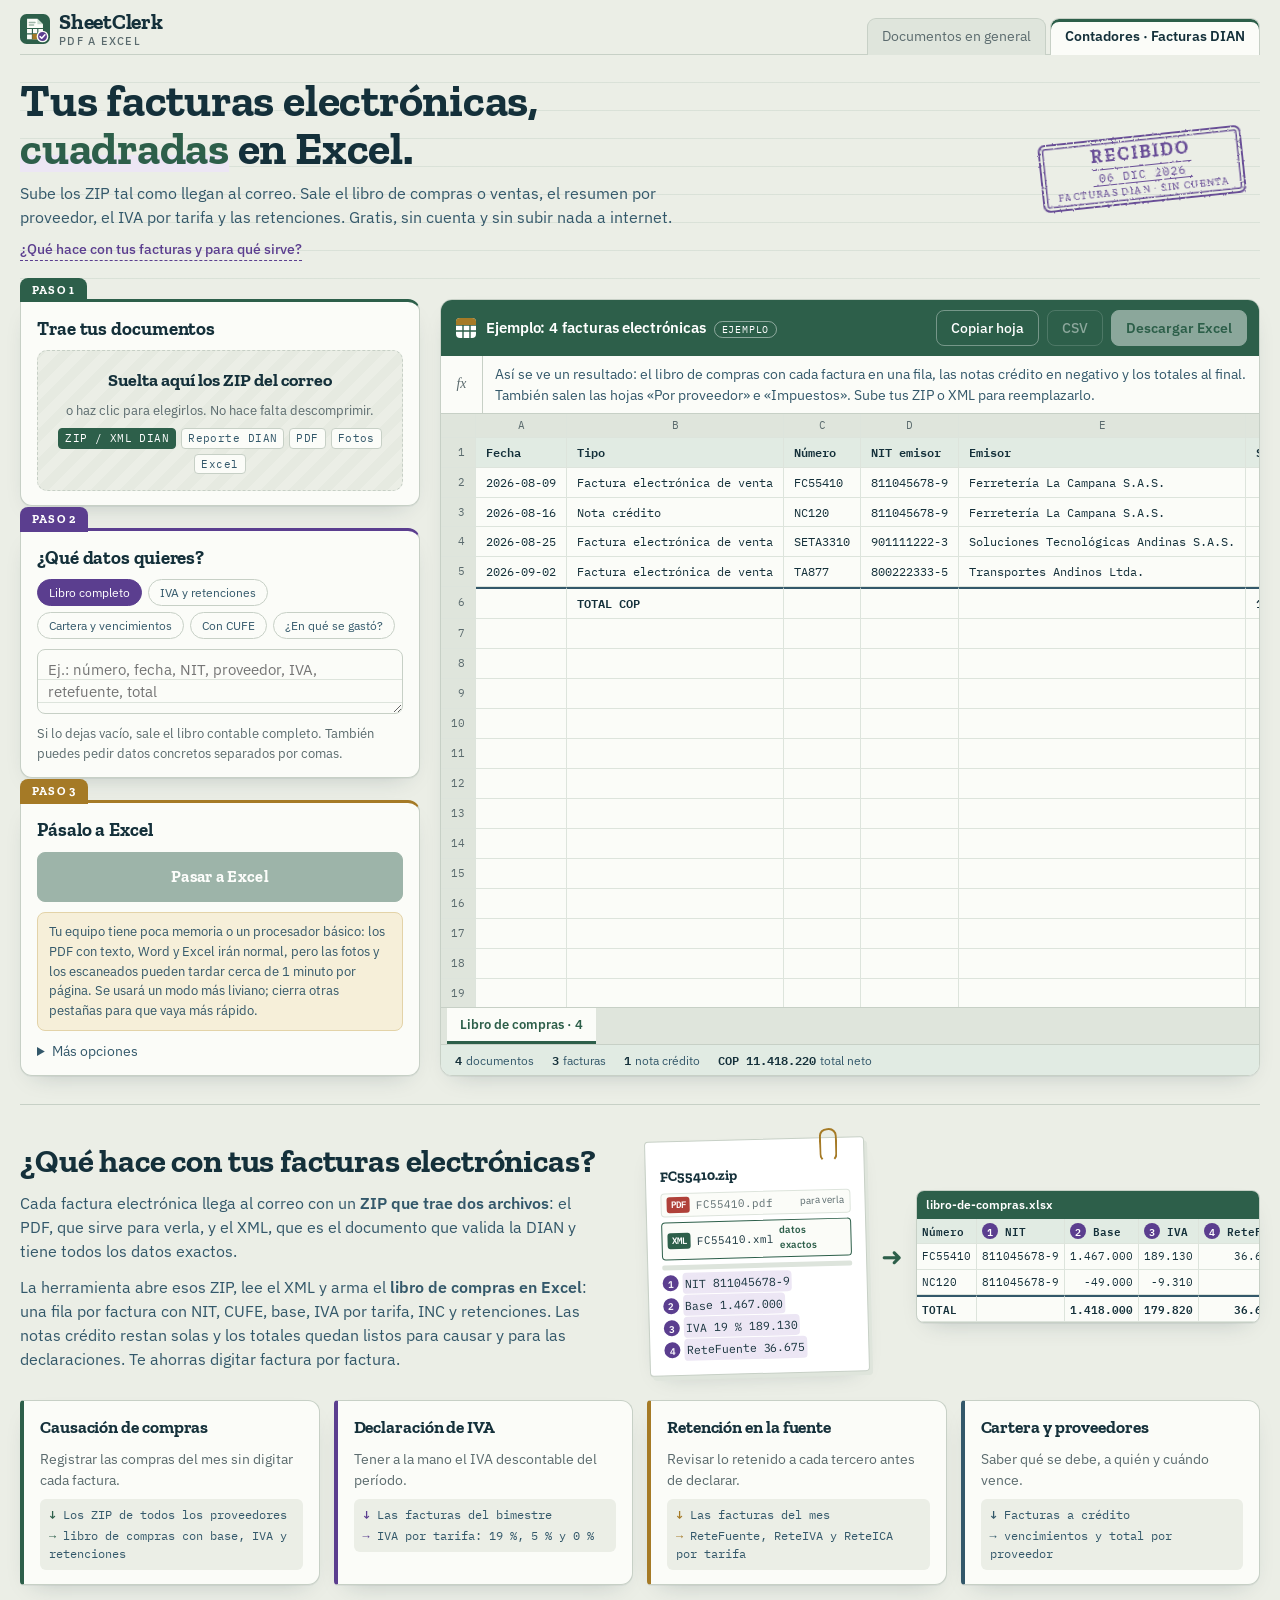
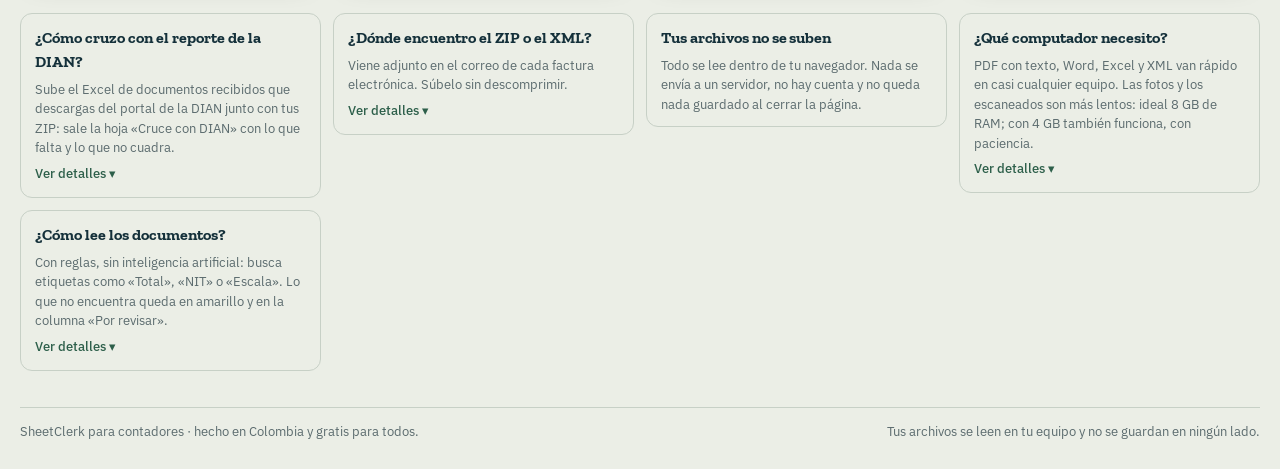
==== commit 0eb7a94d: "Nuevo nombre: SheetClerk (antes Cuadra, que ya usan otras empresas) Barra superior, títulos, pie, ap" ====
--- a/contadores/index.html
+++ b/contadores/index.html
@@ -3,16 +3,18 @@
 <head>
 <meta charset="utf-8">
 <meta name="viewport" content="width=device-width, initial-scale=1">
-<title>Cuadra para contadores · facturas DIAN a Excel</title>
+<title>SheetClerk para contadores · facturas DIAN a Excel</title>
 <meta name="description" content="Para contadores: sube los ZIP o XML de las facturas electrónicas DIAN (y también PDF o fotos) y obtén el libro de compras o ventas, resumen por proveedor, IVA por tarifa y retenciones en Excel. Gratis, sin cuenta y sin subir tus archivos.">
+<meta http-equiv="Content-Security-Policy" content="default-src 'self'; script-src 'self' 'wasm-unsafe-eval'; worker-src 'self' blob:; connect-src 'self' data: blob:; img-src 'self' data: blob:; font-src 'self'; style-src 'self' 'unsafe-inline'; object-src 'none'; base-uri 'self'; form-action 'none'">
+<meta name="referrer" content="no-referrer">
 <meta name="theme-color" content="#2d5f4a">
 <link rel="icon" href="../pdf-a-excel/marca/icono.svg" type="image/svg+xml">
 <link rel="icon" href="../pdf-a-excel/marca/icono-32.png" sizes="32x32" type="image/png">
 <link rel="apple-touch-icon" href="../pdf-a-excel/marca/icono-180.png">
 <link rel="manifest" href="/manifest.webmanifest">
 <meta property="og:type" content="website">
-<meta property="og:site_name" content="Cuadra">
-<meta property="og:title" content="Cuadra para contadores · facturas DIAN a Excel">
+<meta property="og:site_name" content="SheetClerk">
+<meta property="og:title" content="SheetClerk para contadores · facturas DIAN a Excel">
 <meta property="og:description" content="Para contadores: sube los ZIP o XML de las facturas electrónicas DIAN (y también PDF o fotos) y obtén el libro de compras o ventas, resumen por proveedor, IVA por tarifa y retenciones en Excel. Gratis, sin cuenta y sin subir tus archivos.">
 <meta property="og:image" content="https://moav1927.github.io/pdf-a-excel/marca/compartir.png">
 <meta property="og:url" content="https://moav1927.github.io/contadores/">
@@ -34,14 +36,14 @@
   ============================================================
 -->
 <link rel="preload" href="../pdf-a-excel/lib/fuentes/zilla-slab-latin-700-normal.woff2" as="font" type="font/woff2" crossorigin>
-<link rel="stylesheet" href="../pdf-a-excel/estilo.css?v=19">
+<link rel="stylesheet" href="../pdf-a-excel/estilo.css?v=20">
 </head>
 <body data-modo="contadores">
 <svg width="0" height="0" style="position:absolute" aria-hidden="true"><filter id="tinta"><feTurbulence type="fractalNoise" baseFrequency=".85" numOctaves="2" seed="7" result="r"/><feDisplacementMap in="SourceGraphic" in2="r" scale="2.4"/></filter></svg>
 <div class="envoltura">
   <div class="barra">
-    <a class="marca" href="../pdf-a-excel/" aria-label="Cuadra, inicio"><svg width="30" height="30" viewBox="0 0 64 64" aria-hidden="true"> <rect width="64" height="64" rx="14" fill="#2d5f4a"/> <path d="M15 10h22l12 12v32H15z" fill="#fbfcf8"/> <path d="M37 10v12h12z" fill="#c9dccf"/> <path d="M20 18h12M20 23.5h9" stroke="#9db5a7" stroke-width="3" stroke-linecap="round"/> <path d="M15 31h34M15 42.5h34M26.5 31v23M38 31v23" stroke="#2d5f4a" stroke-width="2.4"/> <rect x="26.5" y="42.5" width="11.5" height="11.5" fill="#a57a26"/> <circle cx="48" cy="48" r="11" fill="#5b3e8f" stroke="#fbfcf8" stroke-width="3"/> <path d="M42.8 48.3l3.6 3.6 6.8-7.4" fill="none" stroke="#fff" stroke-width="3.2" stroke-linecap="round" stroke-linejoin="round"/> </svg><span>Cuadra<small>PDF a Excel</small></span></a>
-    <button class="instalar" id="instalar" hidden>Instalar Cuadra</button>
+    <a class="marca" href="../pdf-a-excel/" aria-label="SheetClerk, inicio"><svg width="30" height="30" viewBox="0 0 64 64" aria-hidden="true"> <rect width="64" height="64" rx="14" fill="#2d5f4a"/> <path d="M15 10h22l12 12v32H15z" fill="#fbfcf8"/> <path d="M37 10v12h12z" fill="#c9dccf"/> <path d="M20 18h12M20 23.5h9" stroke="#9db5a7" stroke-width="3" stroke-linecap="round"/> <path d="M15 31h34M15 42.5h34M26.5 31v23M38 31v23" stroke="#2d5f4a" stroke-width="2.4"/> <rect x="26.5" y="42.5" width="11.5" height="11.5" fill="#a57a26"/> <circle cx="48" cy="48" r="11" fill="#5b3e8f" stroke="#fbfcf8" stroke-width="3"/> <path d="M42.8 48.3l3.6 3.6 6.8-7.4" fill="none" stroke="#fff" stroke-width="3.2" stroke-linecap="round" stroke-linejoin="round"/> </svg><span>SheetClerk<small>PDF a Excel</small></span></a>
+    <button class="instalar" id="instalar" hidden>Instalar SheetClerk</button>
     <nav class="secciones" aria-label="Secciones"><a href="../pdf-a-excel/">Documentos en general</a><a href="../contadores/" aria-current="page">Contadores · Facturas DIAN</a></nav>
   </div>
   <header>
@@ -204,12 +206,12 @@
         <p>En la vista previa puedes <b>corregir cualquier dato con doble clic</b>: los totales se recalculan y el cambio sale en el Excel. Reconoce los formatos habituales en varios idiomas («Total:», «Invoice No.», «NIT», «Escala», «Drawn by»…). Las fotos y escaneados se leen con OCR (reconocimiento de texto en imágenes): la primera vez se descargan unos 6 MB que quedan guardados en el navegador.</p>
       </details>
   </aside>
-  <footer class="pie"><span>Cuadra para contadores · hecho en Colombia y gratis para todos.</span><span>Tus archivos se leen en tu equipo y no se guardan en ningún lado.</span></footer>
+  <footer class="pie"><span>SheetClerk para contadores · hecho en Colombia y gratis para todos.</span><span>Tus archivos se leen en tu equipo y no se guardan en ningún lado.</span></footer>
 </div>
 
 <script src="../pdf-a-excel/lib/pdf.min.js"></script>
 <script src="../pdf-a-excel/lib/xlsx.full.min.js"></script>
 <script src="../pdf-a-excel/lib/tesseract.min.js"></script>
-<script src="../pdf-a-excel/motor.js?v=19"></script>
+<script src="../pdf-a-excel/motor.js?v=20"></script>
 </body>
 </html>
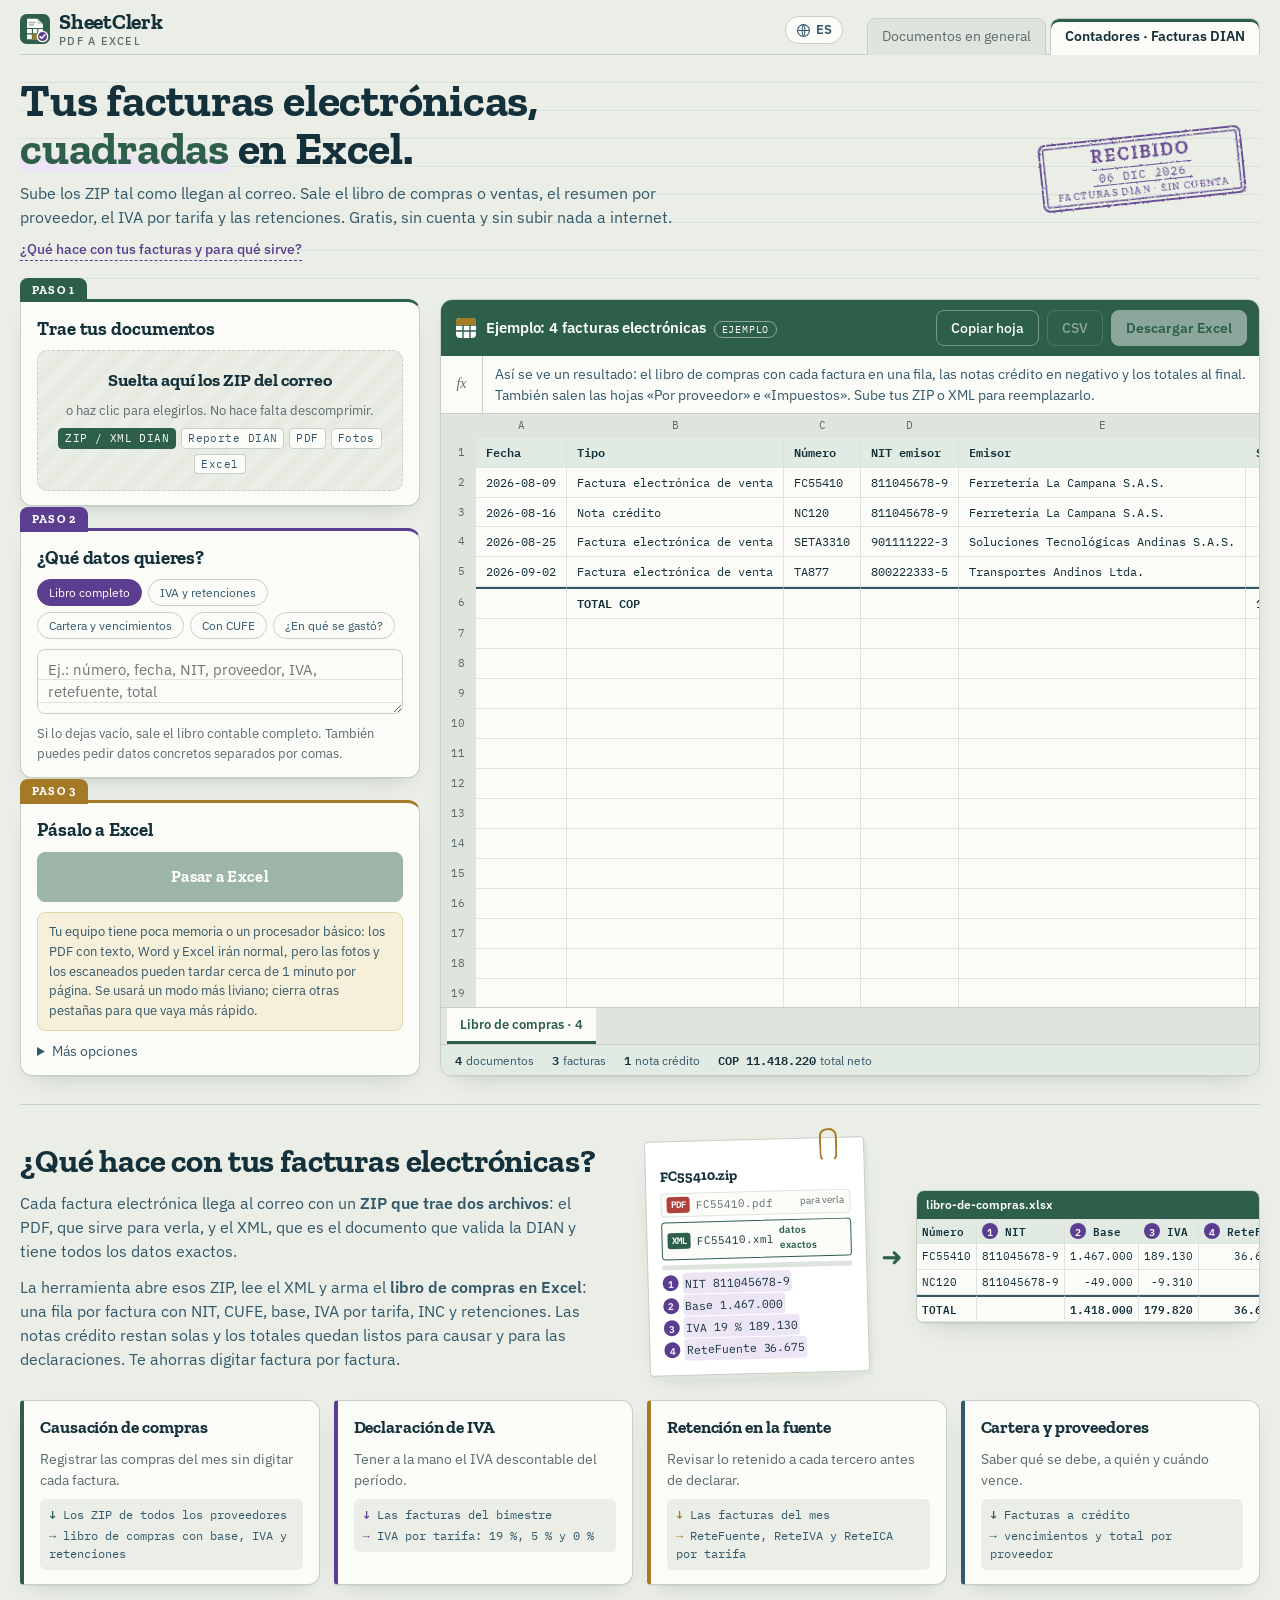
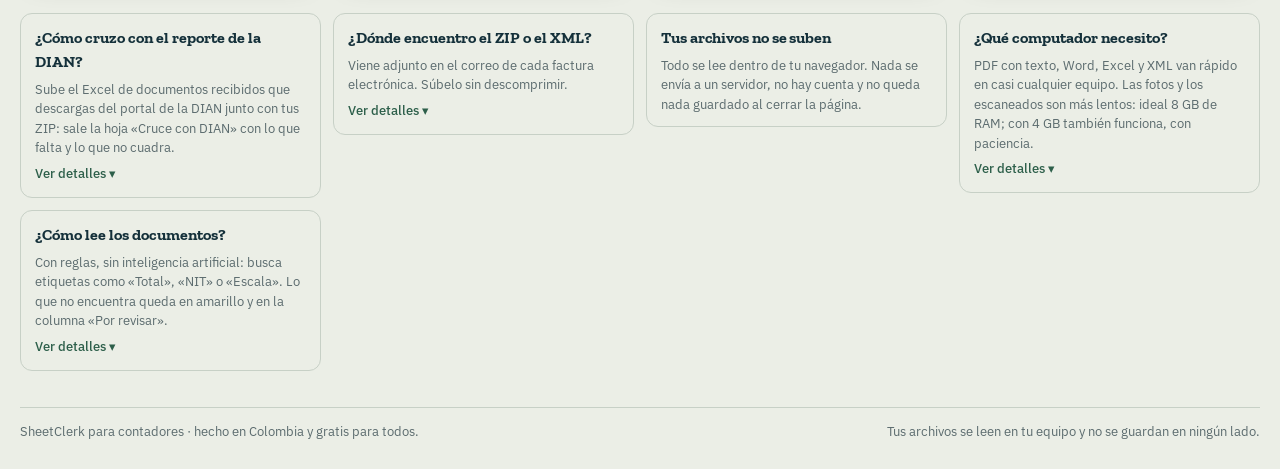
==== commit 6b086e00: "SheetClerk en 6 idiomas con detección automática - Páginas generadas en español (/pdf-a-excel/), ing" ====
--- a/contadores/index.html
+++ b/contadores/index.html
@@ -8,43 +8,36 @@
 <meta http-equiv="Content-Security-Policy" content="default-src 'self'; script-src 'self' 'wasm-unsafe-eval'; worker-src 'self' blob:; connect-src 'self' data: blob:; img-src 'self' data: blob:; font-src 'self'; style-src 'self' 'unsafe-inline'; object-src 'none'; base-uri 'self'; form-action 'none'">
 <meta name="referrer" content="no-referrer">
 <meta name="theme-color" content="#2d5f4a">
-<link rel="icon" href="../pdf-a-excel/marca/icono.svg" type="image/svg+xml">
-<link rel="icon" href="../pdf-a-excel/marca/icono-32.png" sizes="32x32" type="image/png">
-<link rel="apple-touch-icon" href="../pdf-a-excel/marca/icono-180.png">
+<script src="/pdf-a-excel/lang.js?v=21"></script>
+<link rel="icon" href="/pdf-a-excel/marca/icono.svg" type="image/svg+xml">
+<link rel="icon" href="/pdf-a-excel/marca/icono-32.png" sizes="32x32" type="image/png">
+<link rel="apple-touch-icon" href="/pdf-a-excel/marca/icono-180.png">
 <link rel="manifest" href="/manifest.webmanifest">
+<link rel="canonical" href="https://moav1927.github.io/contadores/">
 <meta property="og:type" content="website">
 <meta property="og:site_name" content="SheetClerk">
+<meta property="og:locale" content="es_CO">
 <meta property="og:title" content="SheetClerk para contadores · facturas DIAN a Excel">
 <meta property="og:description" content="Para contadores: sube los ZIP o XML de las facturas electrónicas DIAN (y también PDF o fotos) y obtén el libro de compras o ventas, resumen por proveedor, IVA por tarifa y retenciones en Excel. Gratis, sin cuenta y sin subir tus archivos.">
 <meta property="og:image" content="https://moav1927.github.io/pdf-a-excel/marca/compartir.png">
 <meta property="og:url" content="https://moav1927.github.io/contadores/">
-<link rel="canonical" href="https://moav1927.github.io/contadores/">
 <meta name="twitter:card" content="summary_large_image">
 <!--
-  ============================================================
-  CUADRA (PDF a Excel) — funciona 100 % en el navegador
-  ------------------------------------------------------------
-  - No usa servidores, IA externa ni cuentas: los archivos nunca salen del equipo.
-  - Todo va incluido en /pdf-a-excel/lib (sin CDNs ni fuentes externas):
-      pdf.js 3.11.174 (leer PDF), SheetJS 0.18.5 (crear .xlsx),
-      tesseract.js 5.1.1 + idioma español (OCR para escaneados),
-      mammoth 1.8.0 (Word), fflate 0.8.2 (ZIP de facturas electrónicas),
-      fuentes Zilla Slab e IBM Plex (licencia OFL, en lib/fuentes).
-  - El motor está en /pdf-a-excel/motor.js y los estilos en /pdf-a-excel/estilo.css
-    (los comparten las dos páginas). Estas páginas se generan desde una plantilla.
-  - Clasificación y extracción por reglas: ver TIPOS, CAMPOS y ROTULO en motor.js.
-  ============================================================
+  SheetClerk (PDF a Excel) — funciona 100 % en el navegador; los archivos nunca salen del equipo.
+  Página generada desde una plantilla (idioma: es). Motor: /pdf-a-excel/motor.js · estilos: /pdf-a-excel/estilo.css
+  · textos del motor: /pdf-a-excel/i18n.js. Librerías y fuentes incluidas en /pdf-a-excel/lib (ver LICENSE).
 -->
-<link rel="preload" href="../pdf-a-excel/lib/fuentes/zilla-slab-latin-700-normal.woff2" as="font" type="font/woff2" crossorigin>
-<link rel="stylesheet" href="../pdf-a-excel/estilo.css?v=20">
+<link rel="preload" href="/pdf-a-excel/lib/fuentes/zilla-slab-latin-700-normal.woff2" as="font" type="font/woff2" crossorigin>
+<link rel="stylesheet" href="/pdf-a-excel/estilo.css?v=21">
 </head>
 <body data-modo="contadores">
 <svg width="0" height="0" style="position:absolute" aria-hidden="true"><filter id="tinta"><feTurbulence type="fractalNoise" baseFrequency=".85" numOctaves="2" seed="7" result="r"/><feDisplacementMap in="SourceGraphic" in2="r" scale="2.4"/></filter></svg>
 <div class="envoltura">
   <div class="barra">
-    <a class="marca" href="../pdf-a-excel/" aria-label="SheetClerk, inicio"><svg width="30" height="30" viewBox="0 0 64 64" aria-hidden="true"> <rect width="64" height="64" rx="14" fill="#2d5f4a"/> <path d="M15 10h22l12 12v32H15z" fill="#fbfcf8"/> <path d="M37 10v12h12z" fill="#c9dccf"/> <path d="M20 18h12M20 23.5h9" stroke="#9db5a7" stroke-width="3" stroke-linecap="round"/> <path d="M15 31h34M15 42.5h34M26.5 31v23M38 31v23" stroke="#2d5f4a" stroke-width="2.4"/> <rect x="26.5" y="42.5" width="11.5" height="11.5" fill="#a57a26"/> <circle cx="48" cy="48" r="11" fill="#5b3e8f" stroke="#fbfcf8" stroke-width="3"/> <path d="M42.8 48.3l3.6 3.6 6.8-7.4" fill="none" stroke="#fff" stroke-width="3.2" stroke-linecap="round" stroke-linejoin="round"/> </svg><span>SheetClerk<small>PDF a Excel</small></span></a>
+    <a class="marca" href="/pdf-a-excel/" aria-label="SheetClerk, inicio"><svg width="30" height="30" viewBox="0 0 64 64" aria-hidden="true"> <rect width="64" height="64" rx="14" fill="#2d5f4a"/> <path d="M15 10h22l12 12v32H15z" fill="#fbfcf8"/> <path d="M37 10v12h12z" fill="#c9dccf"/> <path d="M20 18h12M20 23.5h9" stroke="#9db5a7" stroke-width="3" stroke-linecap="round"/> <path d="M15 31h34M15 42.5h34M26.5 31v23M38 31v23" stroke="#2d5f4a" stroke-width="2.4"/> <rect x="26.5" y="42.5" width="11.5" height="11.5" fill="#a57a26"/> <circle cx="48" cy="48" r="11" fill="#5b3e8f" stroke="#fbfcf8" stroke-width="3"/> <path d="M42.8 48.3l3.6 3.6 6.8-7.4" fill="none" stroke="#fff" stroke-width="3.2" stroke-linecap="round" stroke-linejoin="round"/> </svg><span>SheetClerk<small>PDF a Excel</small></span></a>
     <button class="instalar" id="instalar" hidden>Instalar SheetClerk</button>
-    <nav class="secciones" aria-label="Secciones"><a href="../pdf-a-excel/">Documentos en general</a><a href="../contadores/" aria-current="page">Contadores · Facturas DIAN</a></nav>
+    <details class="idiomas"><summary aria-label="Idioma"><svg width="15" height="15" viewBox="0 0 24 24" aria-hidden="true"><circle cx="12" cy="12" r="9.5" fill="none" stroke="currentColor" stroke-width="1.8"/><path d="M2.5 12h19M12 2.5c3 3.2 3 15.8 0 19M12 2.5c-3 3.2-3 15.8 0 19" fill="none" stroke="currentColor" stroke-width="1.6"/></svg>ES</summary><ul><li><a href="/pdf-a-excel/" hreflang="es" lang="es" data-lang="es">Español</a></li><li><a href="/en/" hreflang="en" lang="en" data-lang="en">English</a></li><li><a href="/pt/" hreflang="pt" lang="pt" data-lang="pt">Português</a></li><li><a href="/fr/" hreflang="fr" lang="fr" data-lang="fr">Français</a></li><li><a href="/de/" hreflang="de" lang="de" data-lang="de">Deutsch</a></li><li><a href="/it/" hreflang="it" lang="it" data-lang="it">Italiano</a></li></ul></details>
+    <nav class="secciones" aria-label="Secciones"><a href="/pdf-a-excel/">Documentos en general</a><a href="/contadores/" aria-current="page">Contadores · Facturas DIAN</a></nav>
   </div>
   <header>
     <div class="texto">
@@ -209,9 +202,9 @@
   <footer class="pie"><span>SheetClerk para contadores · hecho en Colombia y gratis para todos.</span><span>Tus archivos se leen en tu equipo y no se guardan en ningún lado.</span></footer>
 </div>
 
-<script src="../pdf-a-excel/lib/pdf.min.js"></script>
-<script src="../pdf-a-excel/lib/xlsx.full.min.js"></script>
-<script src="../pdf-a-excel/lib/tesseract.min.js"></script>
-<script src="../pdf-a-excel/motor.js?v=20"></script>
+<script src="/pdf-a-excel/lib/pdf.min.js"></script>
+<script src="/pdf-a-excel/lib/xlsx.full.min.js"></script>
+<script src="/pdf-a-excel/lib/tesseract.min.js"></script>
+<script src="/pdf-a-excel/motor.js?v=21"></script>
 </body>
 </html>
--- a/pdf-a-excel/estilo.css
+++ b/pdf-a-excel/estilo.css
@@ -233,3 +233,15 @@
 .instalar{align-self:center;margin-left:auto;margin-bottom:6px;border:1.5px solid var(--sello);color:var(--sello);background:var(--hoja);border-radius:99px;padding:4px 12px;font-size:.8rem;font-weight:600;cursor:pointer}
 .instalar:hover{background:var(--sello);color:#fff}
 .instalar:not([hidden])+.secciones{margin-left:0}
+/* Selector de idioma */
+.idiomas{position:relative;align-self:center;margin-bottom:6px}
+.idiomas summary{list-style:none;cursor:pointer;display:flex;align-items:center;gap:5px;font-size:.8rem;font-weight:600;color:var(--tinta-2);border:1px solid var(--linea);border-radius:99px;padding:3px 10px;background:var(--hoja)}
+.idiomas summary::-webkit-details-marker{display:none}
+.idiomas summary:hover{border-color:var(--sello);color:var(--sello)}
+.idiomas ul{position:absolute;right:0;top:calc(100% + 6px);z-index:20;list-style:none;margin:0;padding:6px;min-width:150px;background:var(--hoja);border:1px solid var(--linea);border-radius:10px;box-shadow:var(--sombra)}
+.idiomas a{display:block;padding:6px 10px;border-radius:6px;color:var(--tinta);text-decoration:none;font-size:.88rem}
+.idiomas a:hover{background:var(--papel)}
+.idiomas a[aria-current="page"]{font-weight:600;color:var(--sello)}
+.barra .idiomas{margin-left:auto}
+.barra .idiomas+.secciones{margin-left:0}
+.instalar:not([hidden])~.idiomas{margin-left:8px}
